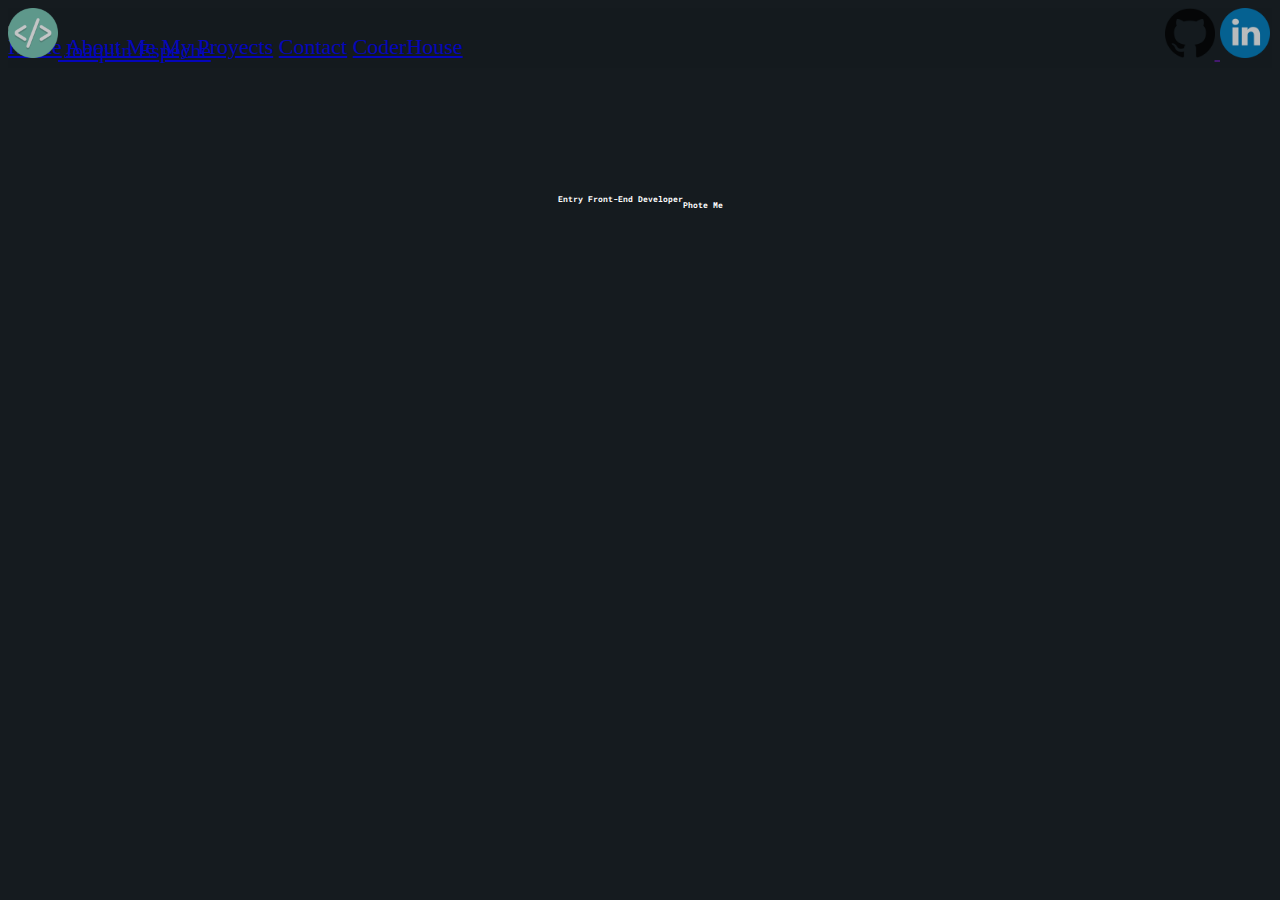
==== index.html @ d59c74ee "index responsive temporal" ====
<!DOCTYPE html>
<html lang="en">

<head>
    <meta charset="UTF-8">
    <meta http-equiv="X-UA-Compatible" content="IE=edge">
    <meta name="viewport" content="width=device-width, initial-scale=1.0">
   <!-- Google Fonts -->
    <link rel="preconnect" href="https://fonts.googleapis.com">
    <link rel="preconnect" href="https://fonts.gstatic.com" crossorigin>
    <link href="https://fonts.googleapis.com/css2?family=Bebas+Neue&family=Roboto+Mono:ital,wght@0,100;0,200;0,300;0,400;0,500;0,600;0,700;1,100;1,200;1,300;1,400;1,500;1,600;1,700&display=swap" rel="stylesheet">

    <link rel="preconnect" href="https://fonts.googleapis.com">
    <link rel="preconnect" href="https://fonts.gstatic.com" crossorigin>
    <link href="https://fonts.googleapis.com/css2?family=Bebas+Neue&family=Roboto+Mono:ital,wght@0,100;0,200;0,300;0,400;0,500;0,600;0,700;1,100;1,200;1,300;1,400;1,500;1,600;1,700&display=swap" rel="stylesheet">
    <!-- Link Bootstrap -->
    <link href="https://cdn.jsdelivr.net/npm/bootstrap@5.2.0/dist/css/bootstrap.min.css" rel="stylesheet"
        integrity="sha384-gH2yIJqKdNHPEq0n4Mqa/HGKIhSkIHeL5AyhkYV8i59U5AR6csBvApHHNl/vI1Bx" crossorigin="anonymous">

    <!-- Links CSS Propio -->
    <link rel="stylesheet" href="main.css">

    <title>My Proyects</title>
</head>

<body class="color">
    <header>

      <nav class="navbar navbar-expand-lg navbar-dark bg-dark fixed-top">

        <div class="container-fluid">
            <div class="img-right text-nav">
                <a class="navbar-brand" href="#">
                    <img src="img/1200px-Circle-icons-dev.svg.png" alt="" width="50" height="50">
                    Joaquin Espeche
                </a>
            </div>
            <div class="red-icons img-right">
                <a href="">
                 <img src="img/github-logo.png" alt="" width="50" height="50"> 
                </a>
                <a href="">
                    <img src="img/linkedin_icon.png" alt="" width="50" height="50">
                </a>
            </div>
            <button class="navbar-toggler" type="button" data-bs-toggle="collapse" data-bs-target="#navbarSupportedContent" aria-controls="navbarSupportedContent" aria-expanded="false" aria-label="Toggle navigation">
                <span class="navbar-toggler-icon"></span>
            </button>

            <div class="collapse navbar-collapse" id="navbarSupportedContent">

                <div class="navbar-nav">
                    <a class="nav-link active" href="index.html">Home</a>
                    <a class="nav-link" href="pages/about-me.html">About Me</a>
                    <a class="nav-link" href="pages/my-proyects.html">My Proyects</a>
                    <a class="nav-link" href="pages/contact.html">Contact</a>
                    <a class="nav-link" href="pages/coderhouse.html">CoderHouse</a>
                </div>
            </div>

        </div>
    </nav>

    </header>

    <main>

        <div class="container-fluid text-center">

            <div class="row h2-text">
                <div class="col">
                  <h2>Entry Front-End Developer</h2>
                  <p></p>






                </div>
                <div class="col img-index">
                  
                    <img src="https://dummyimage.com/300x400/000/fff" alt="">

                    <h2>Phote Me</h2>




                </div>
              </div> 
        </div>

    </main>


    <!-- Script Bootstrap -->
    <script src="https://cdn.jsdelivr.net/npm/bootstrap@5.2.0/dist/js/bootstrap.bundle.min.js"
        integrity="sha384-A3rJD856KowSb7dwlZdYEkO39Gagi7vIsF0jrRAoQmDKKtQBHUuLZ9AsSv4jD4Xa"
        crossorigin="anonymous"></script>
</body>

</html>
---- main.css ----
/* Navbar */
.navbar{
    
    background-color: rgb(20, 27, 31) !important;
    font-family: 'Taviraj';
    opacity: 75%;
    font-size: 22px;
   
    
}
.navbar-collapse {
    
    justify-content: center;
    
    
}
.container-fluid {
    height: 60px;
}

/* Navbar-IMG/TXT */
.red-icons{
    right: 10px;


}


.img-right{
    position: fixed;
    
}

.text-nav{
    font-family: 'Taviraj';
    font-size: 22px;
}

/* Body Color */
.color{
    background-color: rgb(21, 27, 31);
}
/* Form */
.form-padding{
    padding: 25px;
    margin-top: 70px;
    width: 350px;
    height: auto;
    display: flex;
    justify-content: center;
}


/* Carousel */
.h2-text{
    justify-content: center !important;
    text-align: center !important;
    margin-top: 120px;
    display: flex !important;
    color: white;
    font-family: 'Roboto Mono', monospace; 
    font-size: 5px;
}

.carousel-indicators{
    display: none !important;
}
.carousel-caption{
    color: white !important;
    padding: 4px !important;
    margin-bottom: -20px;
    opacity: 95% !important;
    font-family: 'Roboto Mono', monospace;
    font-size: 15px;
    
}
.carousel-padding{

    margin-top: 70px;
    justify-content: center;
    padding: 10px;
    height: auto;
    max-width: 1000px;
    
}

.imgcarousel{
    max-height: 450px;
    max-width: 1000px;


}

.bg-body{
    background-color: rgb(21, 27, 31) !important;
}



/* navbar img */

@media (max-width: 991px) {
    .text-nav{
        
        left: 80px;
        
        

    }
}

@media (max-width: 375px) {
    .red-icons{
        
        display: none !important;
        
        

    }
    .text-nav{
        
        left: 100px;
        
        

    }
}@media (max-width: 768px) {
    .h2-text{

        margin-top: 300px;

    }
    .carousel-padding{

        margin-top: 50px;
        max-height: 600px;
        max-width: 600px;
    }
    .form-padding{

        margin-top: 50px;
        max-height: 600px;
        max-width: 600px;
        width: 300px;
        height: 340px;
    

    }
    .imgcarousel{
        max-height: 250px;
        max-width: 1000px;
    
    
    }
}
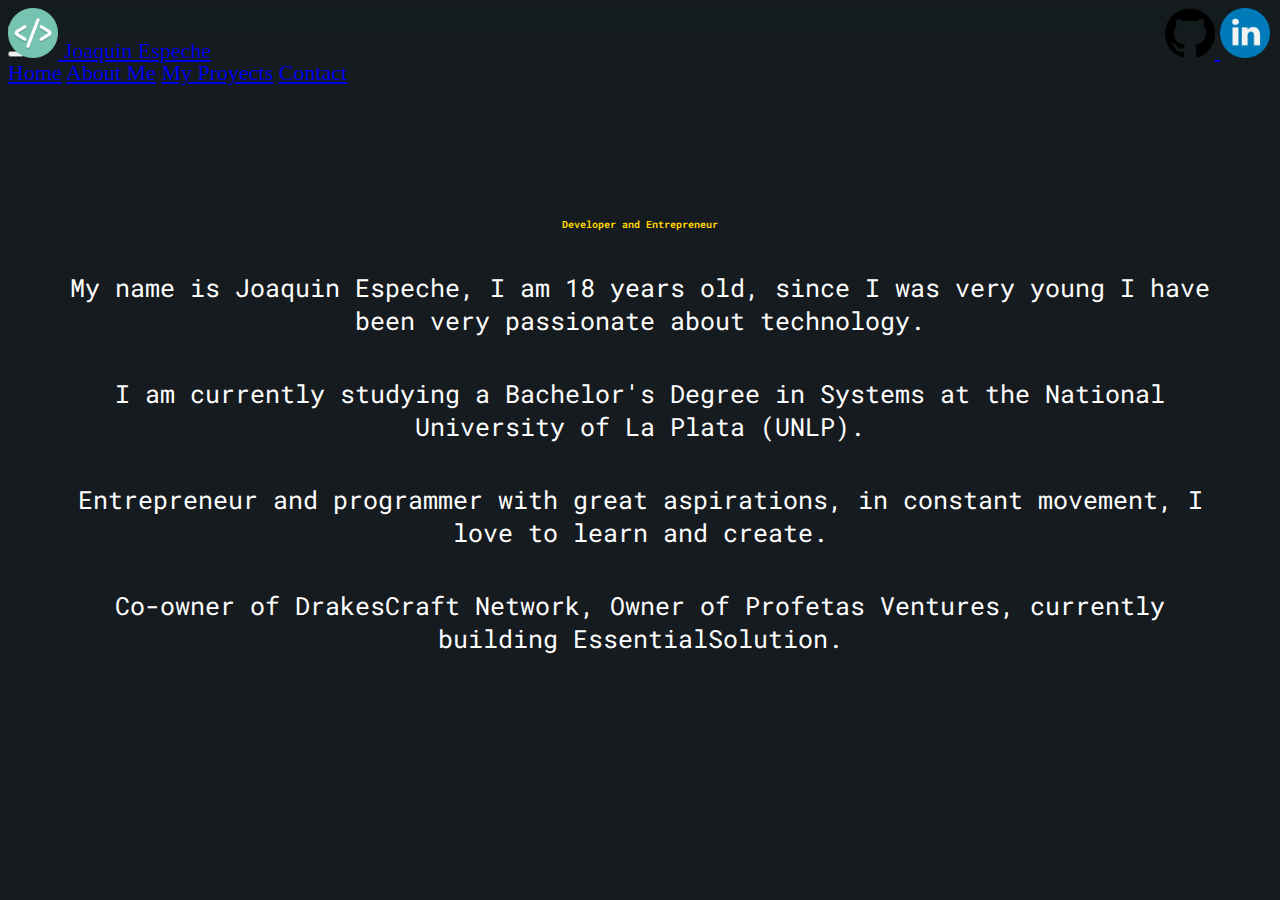
==== commit 74278dc6: "update" ====
--- a/index.html
+++ b/index.html
@@ -5,6 +5,8 @@
     <meta charset="UTF-8">
     <meta http-equiv="X-UA-Compatible" content="IE=edge">
     <meta name="viewport" content="width=device-width, initial-scale=1.0">
+    <link rel="icon" type="image/x-icon" href="img/1200px-Circle-icons-dev.svg.png">
+
    <!-- Google Fonts -->
     <link rel="preconnect" href="https://fonts.googleapis.com">
     <link rel="preconnect" href="https://fonts.gstatic.com" crossorigin>
@@ -26,35 +28,39 @@
 <body class="color">
     <header>
 
-      <nav class="navbar navbar-expand-lg navbar-dark bg-dark fixed-top">
+      <nav class="navbar navbar-expand-lg navbar-dark bg-body-tertiary bg-dark fixed-top ">
 
         <div class="container-fluid">
-            <div class="img-right text-nav">
+            <div class="img-right text-nav ">
                 <a class="navbar-brand" href="#">
                     <img src="img/1200px-Circle-icons-dev.svg.png" alt="" width="50" height="50">
                     Joaquin Espeche
                 </a>
             </div>
             <div class="red-icons img-right">
-                <a href="">
+                <a href="https://github.com/JoaquinEspeche">
                  <img src="img/github-logo.png" alt="" width="50" height="50"> 
                 </a>
-                <a href="">
+                <a href="https://www.linkedin.com/in/joaquin-espeche-ba4219223/">
                     <img src="img/linkedin_icon.png" alt="" width="50" height="50">
                 </a>
             </div>
-            <button class="navbar-toggler" type="button" data-bs-toggle="collapse" data-bs-target="#navbarSupportedContent" aria-controls="navbarSupportedContent" aria-expanded="false" aria-label="Toggle navigation">
+            <button class="navbar-toggler" type="button" data-bs-toggle="offcanvas" data-bs-target="#navbarOffcanvasLg" aria-controls="navbarOffcanvasLg" aria-label="Toggle navigation">
                 <span class="navbar-toggler-icon"></span>
-            </button>
+              </button>
 
-            <div class="collapse navbar-collapse" id="navbarSupportedContent">
+            <div class="offcanvas offcanvas-end collapse navbar-collapse" tabindex="-1" id="navbarOffcanvasLg" aria-labelledby="navbarOffcanvasLgLabel">
+
+                <div class="offcanvas-header fixed-top position-absolute close ">
+                    <button type="button" class="btn-close btn-close-white" data-bs-dismiss="offcanvas" aria-label="Close"></button>
+                </div>
+
 
                 <div class="navbar-nav">
                     <a class="nav-link active" href="index.html">Home</a>
                     <a class="nav-link" href="pages/about-me.html">About Me</a>
                     <a class="nav-link" href="pages/my-proyects.html">My Proyects</a>
                     <a class="nav-link" href="pages/contact.html">Contact</a>
-                    <a class="nav-link" href="pages/coderhouse.html">CoderHouse</a>
                 </div>
             </div>
 
@@ -68,25 +74,19 @@
         <div class="container-fluid text-center">
 
             <div class="row h2-text">
-                <div class="col">
-                  <h2>Entry Front-End Developer</h2>
-                  <p></p>
+                <div class="col ">
+                  <h1>Developer and Entrepreneur</h1>
+                  <p class="pindex">My name is Joaquin Espeche, I am 18 years old, since I was very young I have been very passionate about technology.</p>
 
+                  <p class="pindex"> I am currently studying a Bachelor's Degree in Systems at the National University of La Plata (UNLP).</p>
 
+                  <p class="pindex">Entrepreneur and programmer with great aspirations, in constant movement, I love to learn and create.</p>
 
-
-
-
+                  <p class="pindex">Co-owner of DrakesCraft Network, Owner of Profetas Ventures, currently building EssentialSolution.</p>
                 </div>
                 <div class="col img-index">
                   
-                    <img src="https://dummyimage.com/300x400/000/fff" alt="">
-
-                    <h2>Phote Me</h2>
-
-
-
-
+                    <img class="img-index" src="../JoaquinEspeche.github.io/img/fotoporfolio.jpg" alt="">
                 </div>
               </div> 
         </div>
--- a/main.css
+++ b/main.css
@@ -1,12 +1,41 @@
 
 
+/* text */
+.margin{
+  margin-bottom: 30px;
+}
+.pindex{
+    font-size: 25px;
+    margin: 40px;
+}
+.paboutme{
+    font-size: 25px;
+    margin: 10px;
+    color: white;
+    font-family: 'Roboto Mono', monospace; 
+}
+h1{
+    color: gold;
+    margin: 30px;
+}
+h2{
+    margin: 10px;
+    color: rgb(88, 164, 235);
+    
+}
+/* Navbar */
+.close{
+    justify-content: right !important;
 
-/* Navbar */
+   
+}
+.offcanvas{
+    background-color: rgb(21, 27, 31) !important ;
+}
 .navbar{
     
     background-color: rgb(20, 27, 31) !important;
     font-family: 'Taviraj';
-    opacity: 75%;
     font-size: 22px;
    
     
@@ -20,12 +49,15 @@
 .container-fluid {
     height: 60px;
 }
+/* IMG INDEX */
+.img-index{
+    
+    max-height: 600px;
+}
 
 /* Navbar-IMG/TXT */
 .red-icons{
     right: 10px;
-
-
 }
 
 
@@ -111,6 +143,13 @@
 
     }
 }
+@media (max-width: 425px) {
+    .img-index{
+    
+        max-height: 400px;
+    }
+    
+}
 
 @media (max-width: 375px) {
     .red-icons{
@@ -128,11 +167,6 @@
 
     }
 }@media (max-width: 768px) {
-    .h2-text{
-
-        margin-top: 300px;
-
-    }
     .carousel-padding{
 
         margin-top: 50px;
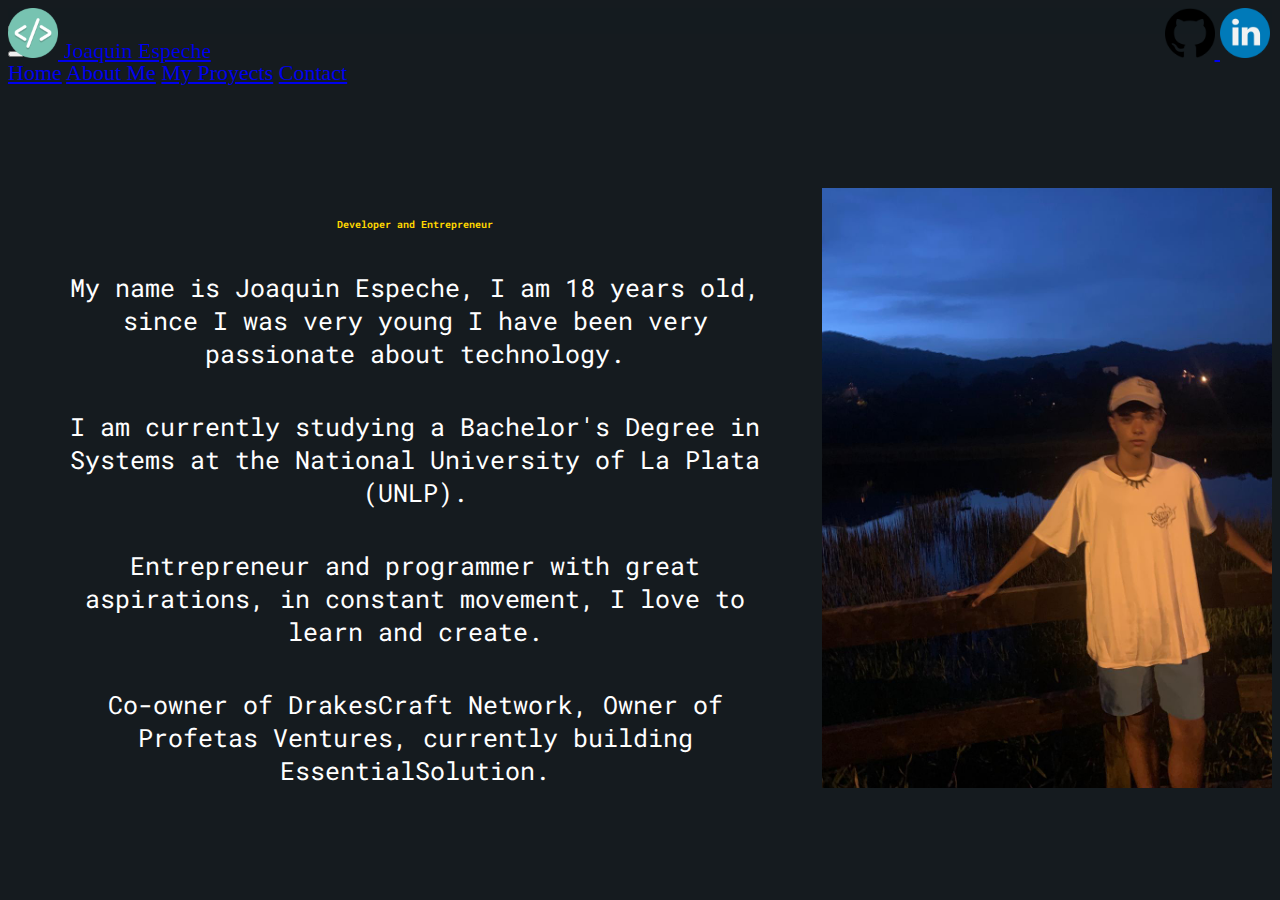
==== commit 4a86e2f1: "Update index.html" ====
--- a/index.html
+++ b/index.html
@@ -86,7 +86,7 @@
                 </div>
                 <div class="col img-index">
                   
-                    <img class="img-index" src="../JoaquinEspeche.github.io/img/fotoporfolio.jpg" alt="">
+                    <img class="img-index" src="/img/fotoporfolio.jpg" alt="">
                 </div>
               </div> 
         </div>
@@ -100,4 +100,4 @@
         crossorigin="anonymous"></script>
 </body>
 
-</html>+</html>
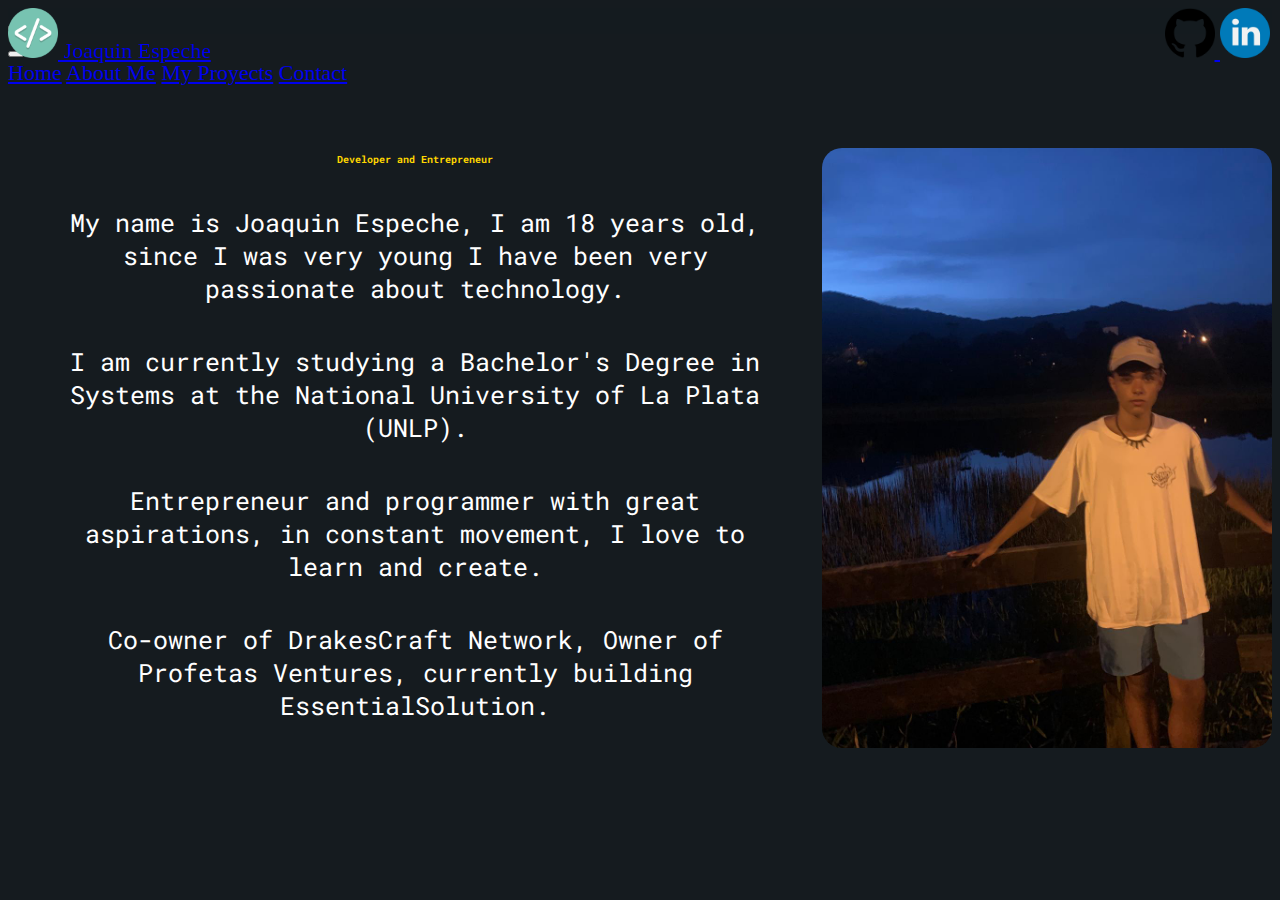
==== commit 0aede8fa: "Update index.html" ====
--- a/index.html
+++ b/index.html
@@ -16,9 +16,7 @@
     <link rel="preconnect" href="https://fonts.gstatic.com" crossorigin>
     <link href="https://fonts.googleapis.com/css2?family=Bebas+Neue&family=Roboto+Mono:ital,wght@0,100;0,200;0,300;0,400;0,500;0,600;0,700;1,100;1,200;1,300;1,400;1,500;1,600;1,700&display=swap" rel="stylesheet">
     <!-- Link Bootstrap -->
-    <link href="https://cdn.jsdelivr.net/npm/bootstrap@5.2.0/dist/css/bootstrap.min.css" rel="stylesheet"
-        integrity="sha384-gH2yIJqKdNHPEq0n4Mqa/HGKIhSkIHeL5AyhkYV8i59U5AR6csBvApHHNl/vI1Bx" crossorigin="anonymous">
-
+    <link href="https://cdn.jsdelivr.net/npm/bootstrap@5.2.0/dist/css/bootstrap.min.css" rel="stylesheet" integrity="sha384-gH2yIJqKdNHPEq0n4Mqa/HGKIhSkIHeL5AyhkYV8i59U5AR6csBvApHHNl/vI1Bx" crossorigin="anonymous">
     <!-- Links CSS Propio -->
     <link rel="stylesheet" href="main.css">
 
--- a/main.css
+++ b/main.css
@@ -16,7 +16,7 @@
 }
 h1{
     color: gold;
-    margin: 30px;
+    margin: 5px;
 }
 h2{
     margin: 10px;
@@ -53,6 +53,8 @@
 .img-index{
     
     max-height: 600px;
+    border-radius: 20px;
+    border-color: black;
 }
 
 /* Navbar-IMG/TXT */
@@ -78,11 +80,12 @@
 /* Form */
 .form-padding{
     padding: 25px;
-    margin-top: 70px;
+    margin-top: 50px;
     width: 350px;
     height: auto;
     display: flex;
     justify-content: center;
+    border-radius: 20px;
 }
 
 
@@ -90,7 +93,7 @@
 .h2-text{
     justify-content: center !important;
     text-align: center !important;
-    margin-top: 120px;
+    margin-top: 80px;
     display: flex !important;
     color: white;
     font-family: 'Roboto Mono', monospace; 
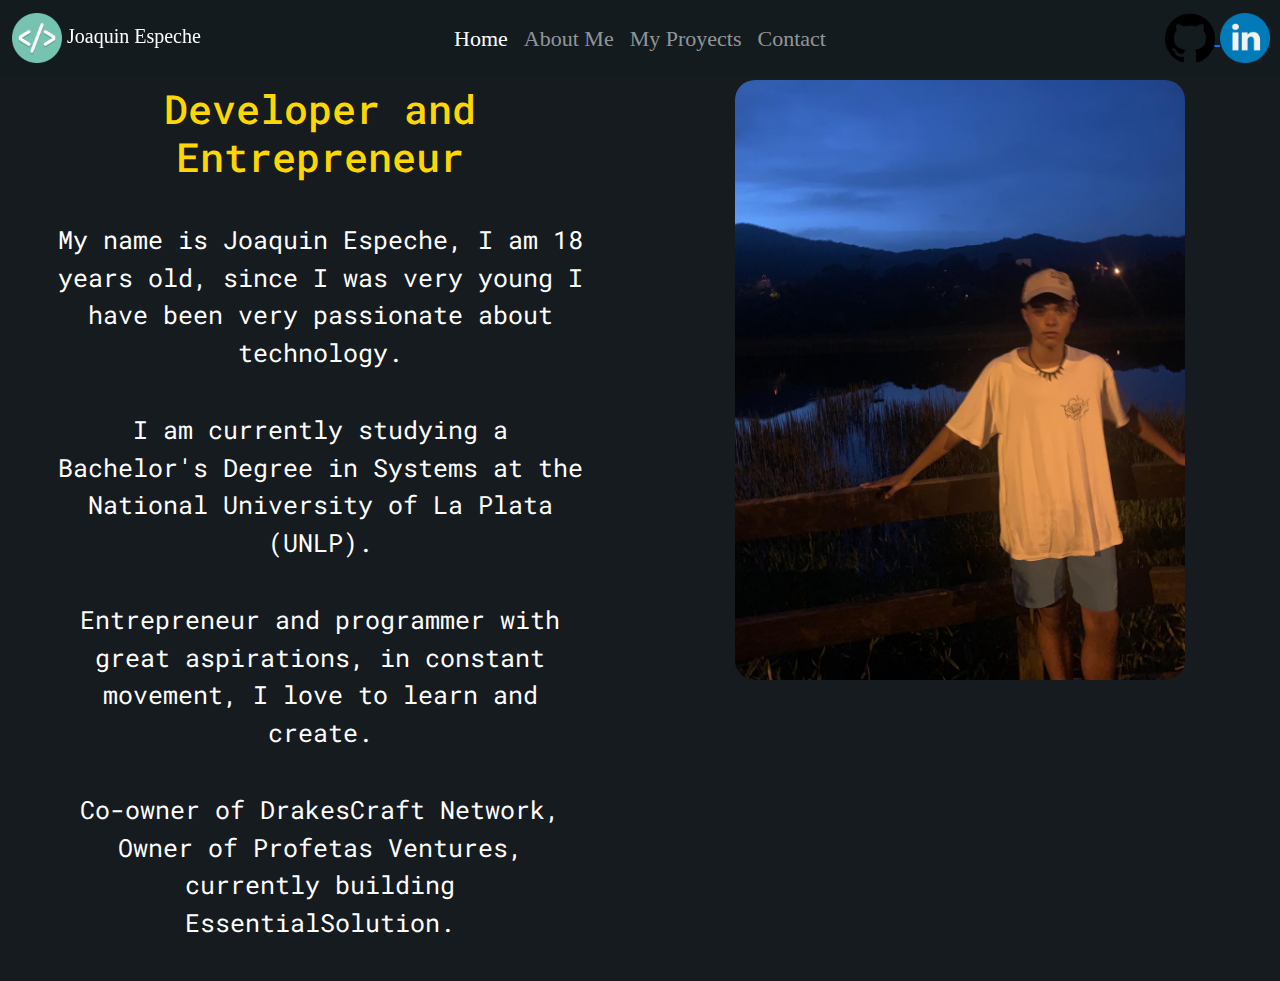
==== commit d153a22c: "boostrap work" ====
--- a/index.html
+++ b/index.html
@@ -16,11 +16,11 @@
     <link rel="preconnect" href="https://fonts.gstatic.com" crossorigin>
     <link href="https://fonts.googleapis.com/css2?family=Bebas+Neue&family=Roboto+Mono:ital,wght@0,100;0,200;0,300;0,400;0,500;0,600;0,700;1,100;1,200;1,300;1,400;1,500;1,600;1,700&display=swap" rel="stylesheet">
     <!-- Link Bootstrap -->
-    <link href="https://cdn.jsdelivr.net/npm/bootstrap@5.2.0/dist/css/bootstrap.min.css" rel="stylesheet" integrity="sha384-gH2yIJqKdNHPEq0n4Mqa/HGKIhSkIHeL5AyhkYV8i59U5AR6csBvApHHNl/vI1Bx" crossorigin="anonymous">
+    <link rel="stylesheet" href="css/bootstrap.css">
     <!-- Links CSS Propio -->
-    <link rel="stylesheet" href="main.css">
+    <link rel="stylesheet" href="css/main.css">
 
-    <title>My Proyects</title>
+    <title>Home</title>
 </head>
 
 <body class="color">
@@ -93,9 +93,7 @@
 
 
     <!-- Script Bootstrap -->
-    <script src="https://cdn.jsdelivr.net/npm/bootstrap@5.2.0/dist/js/bootstrap.bundle.min.js"
-        integrity="sha384-A3rJD856KowSb7dwlZdYEkO39Gagi7vIsF0jrRAoQmDKKtQBHUuLZ9AsSv4jD4Xa"
-        crossorigin="anonymous"></script>
+    <script src="css/bootstrap.js"></script>
 </body>
 
 </html>
--- a/css/main.css
+++ b/css/main.css
@@ -0,0 +1,196 @@
+
+
+/* text */
+.margin{
+  margin-bottom: 30px;
+}
+.pindex{
+    font-size: 25px;
+    margin: 40px;
+}
+.paboutme{
+    font-size: 25px;
+    margin: 10px;
+    color: white;
+    font-family: 'Roboto Mono', monospace; 
+}
+h1{
+    color: gold;
+    margin: 5px;
+}
+h2{
+    margin: 10px;
+    color: rgb(88, 164, 235);
+    
+}
+/* Navbar */
+.close{
+    justify-content: right !important;
+
+   
+}
+.offcanvas{
+    background-color: rgb(21, 27, 31) !important ;
+}
+.navbar{
+    
+    background-color: rgb(20, 27, 31) !important;
+    font-family: 'Taviraj';
+    font-size: 22px;
+   
+    
+}
+.navbar-collapse {
+    
+    justify-content: center;
+    
+    
+}
+.container-fluid {
+    height: 60px;
+}
+/* IMG INDEX */
+.img-index{
+    
+    max-height: 600px;
+    border-radius: 20px;
+    border-color: black;
+}
+
+/* Navbar-IMG/TXT */
+.red-icons{
+    right: 10px;
+}
+
+
+.img-right{
+    position: fixed;
+    
+}
+
+.text-nav{
+    font-family: 'Taviraj';
+    font-size: 22px;
+}
+
+/* Body Color */
+.color{
+    background-color: rgb(21, 27, 31);
+}
+/* Form */
+.form-padding{
+    padding: 25px;
+    margin-top: 50px;
+    width: 350px;
+    height: auto;
+    display: flex;
+    justify-content: center;
+    border-radius: 20px;
+}
+
+
+/* Carousel */
+.h2-text{
+    justify-content: center !important;
+    text-align: center !important;
+    margin-top: 80px;
+    display: flex !important;
+    color: white;
+    font-family: 'Roboto Mono', monospace; 
+    font-size: 5px;
+}
+
+.carousel-indicators{
+    display: none !important;
+}
+.carousel-caption{
+    color: white !important;
+    padding: 4px !important;
+    margin-bottom: -20px;
+    opacity: 95% !important;
+    font-family: 'Roboto Mono', monospace;
+    font-size: 15px;
+    
+}
+.carousel-padding{
+
+    margin-top: 70px;
+    justify-content: center;
+    padding: 10px;
+    height: auto;
+    max-width: 1000px;
+    
+}
+
+.imgcarousel{
+    max-height: 450px;
+    max-width: 1000px;
+
+
+}
+
+.bg-body{
+    background-color: rgb(21, 27, 31) !important;
+}
+
+
+
+/* navbar img */
+
+@media (max-width: 991px) {
+    .text-nav{
+        
+        left: 80px;
+        
+        
+
+    }
+}
+@media (max-width: 425px) {
+    .img-index{
+    
+        max-height: 400px;
+    }
+    
+}
+
+@media (max-width: 375px) {
+    .red-icons{
+        
+        display: none !important;
+        
+        
+
+    }
+    .text-nav{
+        
+        left: 100px;
+        
+        
+
+    }
+}@media (max-width: 768px) {
+    .carousel-padding{
+
+        margin-top: 50px;
+        max-height: 600px;
+        max-width: 600px;
+    }
+    .form-padding{
+
+        margin-top: 50px;
+        max-height: 600px;
+        max-width: 600px;
+        width: 300px;
+        height: 340px;
+    
+
+    }
+    .imgcarousel{
+        max-height: 250px;
+        max-width: 1000px;
+    
+    
+    }
+}
+
